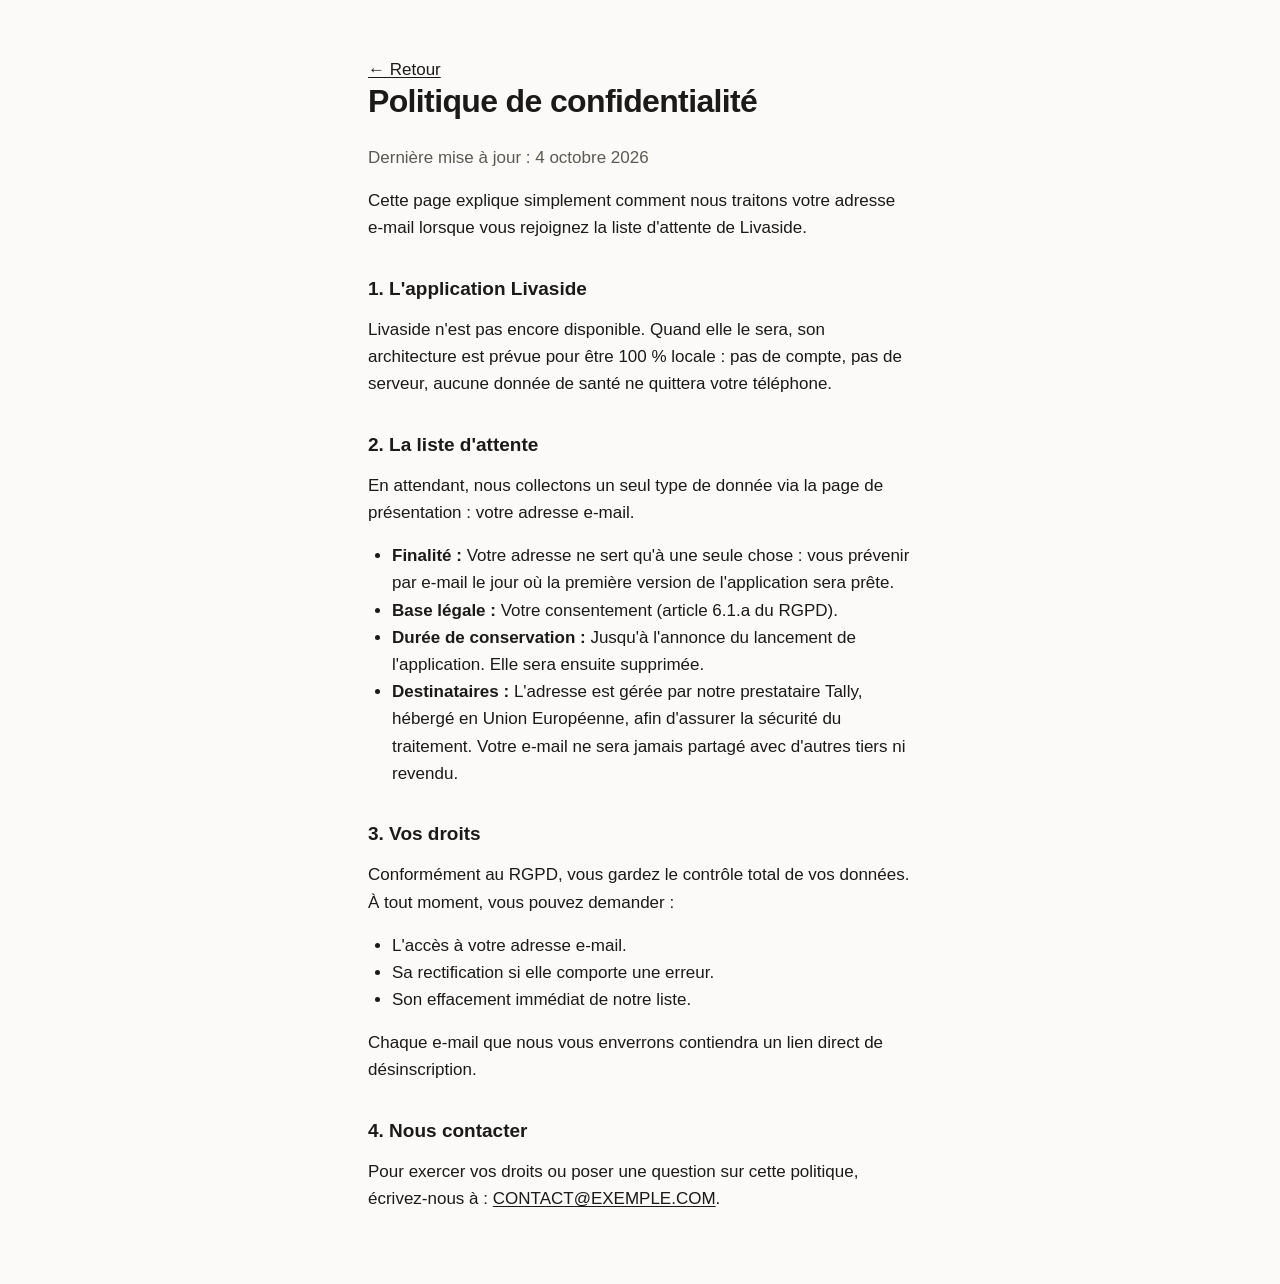
==== landing/privacy.html @ 357c0dca "Import de la démo issue de l'onboarding : app iOS, landing, captures et docs Co-Authored-By: Claude " ====
<!doctype html>
<html lang="fr">
<head>
<meta charset="utf-8">
<meta name="viewport" content="width=device-width, initial-scale=1">
<title>Livaside — Politique de confidentialité</title>
<meta name="robots" content="noindex">
<style>
  :root {
    --bg:#fbfaf8; --surface:#ffffff; --border:#e6e2db;
    --ink:#1b1a18; --ink-soft:#5c5852; --ink-faint:#8b857d;
    --font-text:-apple-system,BlinkMacSystemFont,"Segoe UI",Inter,Roboto,Helvetica,Arial,sans-serif;
    --measure:34rem;
  }
  @media (prefers-color-scheme: dark) {
    :root {
      --bg:#14150f; --surface:#1c1d17; --border:#2f3129;
      --ink:#f0eee8; --ink-soft:#b2ada3; --ink-faint:#857f75;
    }
  }
  body {
    margin:0; background:var(--bg); color:var(--ink);
    font-family:var(--font-text);
    font-size:17px; line-height:1.6;
    -webkit-font-smoothing:antialiased;
  }
  .wrap { max-width:var(--measure); margin:0 auto; padding:3.5rem 1.5rem; }
  h1 { font-size:2rem; line-height:1.15; letter-spacing:-.02em; margin:0 0 1.5rem; font-weight:600; }
  h2 { font-size:1.1875rem; margin:2rem 0 .75rem; font-weight:600; }
  p, ul { margin:0 0 1rem; }
  ul { padding-left: 1.5rem; }
  a { color:inherit; text-decoration:underline; text-underline-offset:2px; }
  .soft { color:var(--ink-soft); }
</style>
</head>
<body>
  <div class="wrap">
    <a href="index.html">← Retour</a>
    
    <h1>Politique de confidentialité</h1>
    <p class="soft">Dernière mise à jour : 4 octobre 2026</p>

    <p>Cette page explique simplement comment nous traitons votre adresse e-mail lorsque vous rejoignez la liste d'attente de Livaside.</p>

    <h2>1. L'application Livaside</h2>
    <p>Livaside n'est pas encore disponible. Quand elle le sera, son architecture est prévue pour être 100 % locale : pas de compte, pas de serveur, aucune donnée de santé ne quittera votre téléphone.</p>

    <h2>2. La liste d'attente</h2>
    <p>En attendant, nous collectons un seul type de donnée via la page de présentation : votre adresse e-mail.</p>
    <ul>
      <li><strong>Finalité :</strong> Votre adresse ne sert qu'à une seule chose : vous prévenir par e-mail le jour où la première version de l'application sera prête.</li>
      <li><strong>Base légale :</strong> Votre consentement (article 6.1.a du RGPD).</li>
      <li><strong>Durée de conservation :</strong> Jusqu'à l'annonce du lancement de l'application. Elle sera ensuite supprimée.</li>
      <li><strong>Destinataires :</strong> L'adresse est gérée par notre prestataire Tally, hébergé en Union Européenne, afin d'assurer la sécurité du traitement. Votre e-mail ne sera jamais partagé avec d'autres tiers ni revendu.</li>
    </ul>

    <h2>3. Vos droits</h2>
    <p>Conformément au RGPD, vous gardez le contrôle total de vos données. À tout moment, vous pouvez demander :</p>
    <ul>
      <li>L'accès à votre adresse e-mail.</li>
      <li>Sa rectification si elle comporte une erreur.</li>
      <li>Son effacement immédiat de notre liste.</li>
    </ul>
    <p>Chaque e-mail que nous vous enverrons contiendra un lien direct de désinscription.</p>

    <h2>4. Nous contacter</h2>
    <p>Pour exercer vos droits ou poser une question sur cette politique, écrivez-nous à : <a href="mailto:CONTACT@EXEMPLE.COM">CONTACT@EXEMPLE.COM</a>.</p>
  </div>
</body>
</html>
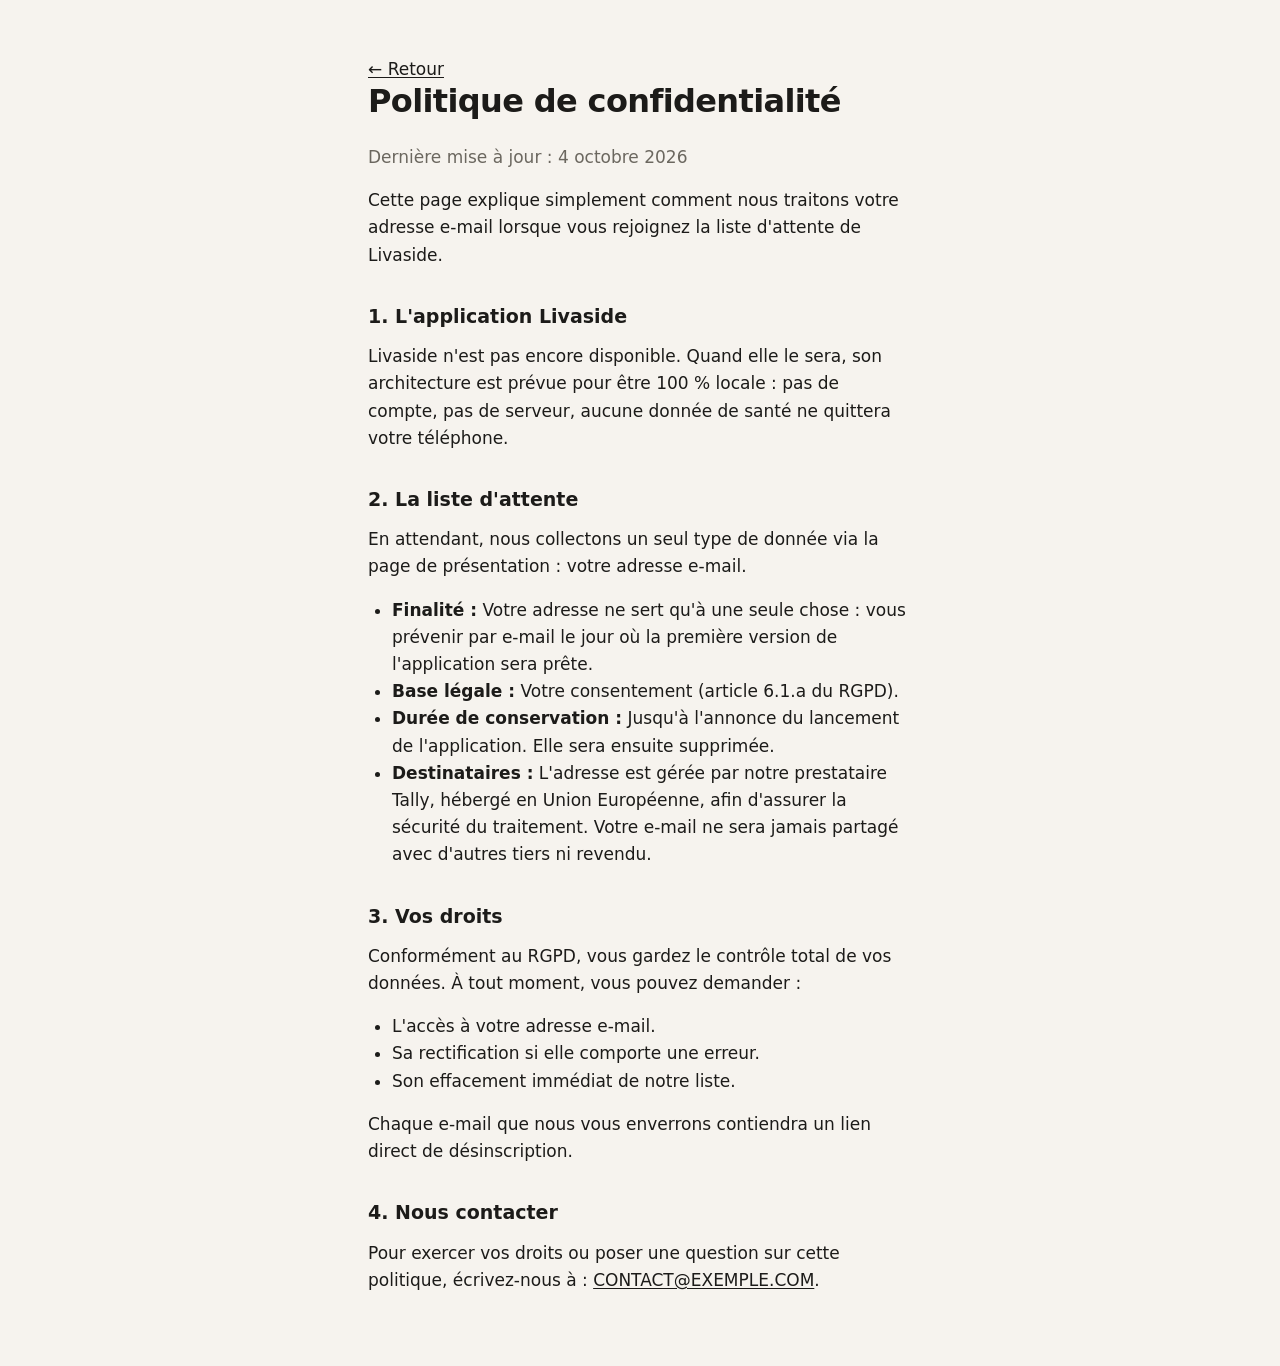
==== commit c76b67d1: "LIV-18: Intégration de la nouvelle DA sur la landing et génération des visuels" ====
--- a/landing/privacy.html
+++ b/landing/privacy.html
@@ -6,20 +6,13 @@
 <title>Livaside — Politique de confidentialité</title>
 <meta name="robots" content="noindex">
 <style>
+  @import url("../brand/tokens.css");
   :root {
-    --bg:#fbfaf8; --surface:#ffffff; --border:#e6e2db;
-    --ink:#1b1a18; --ink-soft:#5c5852; --ink-faint:#8b857d;
-    --font-text:-apple-system,BlinkMacSystemFont,"Segoe UI",Inter,Roboto,Helvetica,Arial,sans-serif;
     --measure:34rem;
   }
-  @media (prefers-color-scheme: dark) {
-    :root {
-      --bg:#14150f; --surface:#1c1d17; --border:#2f3129;
-      --ink:#f0eee8; --ink-soft:#b2ada3; --ink-faint:#857f75;
-    }
-  }
+  
   body {
-    margin:0; background:var(--bg); color:var(--ink);
+    margin:0; background:var(--color-bg); color:var(--color-ink);
     font-family:var(--font-text);
     font-size:17px; line-height:1.6;
     -webkit-font-smoothing:antialiased;
@@ -30,7 +23,7 @@
   p, ul { margin:0 0 1rem; }
   ul { padding-left: 1.5rem; }
   a { color:inherit; text-decoration:underline; text-underline-offset:2px; }
-  .soft { color:var(--ink-soft); }
+  .soft { color:var(--color-ink-soft); }
 </style>
 </head>
 <body>
